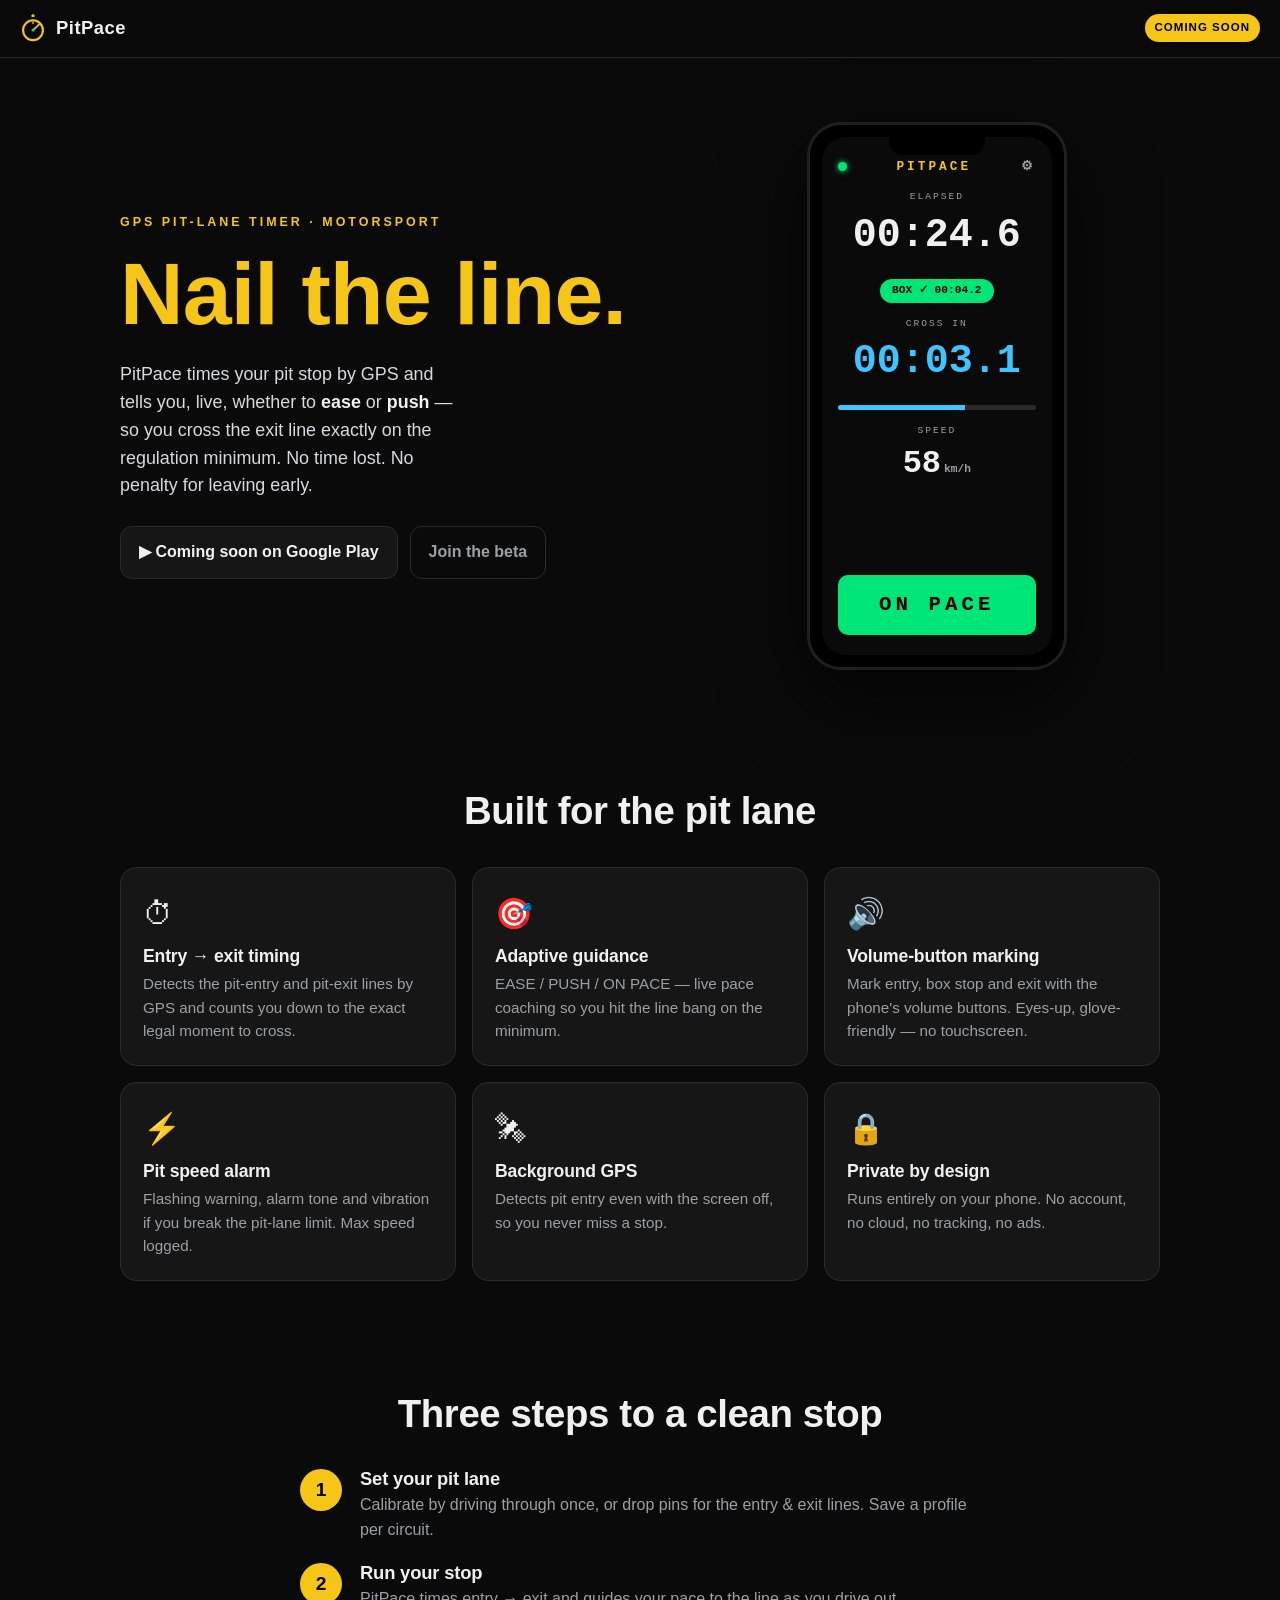
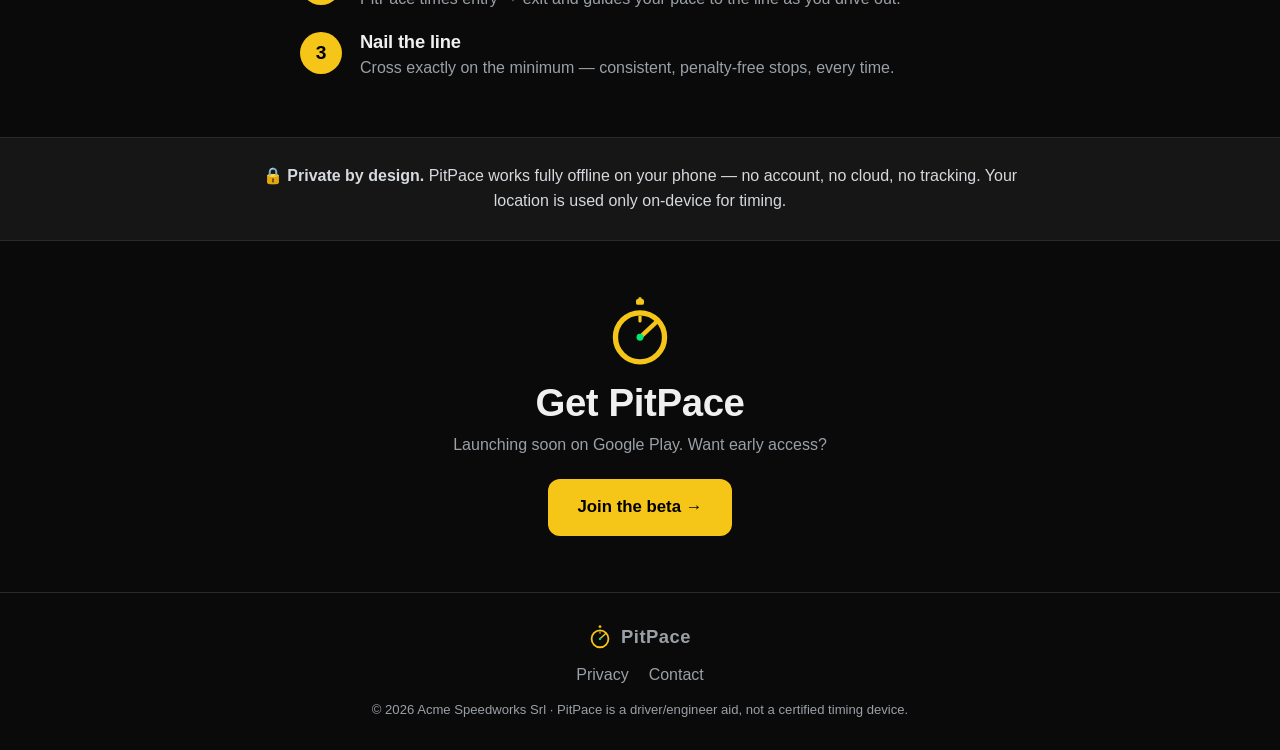
==== index.html @ fef57f1a "Crea landing PitPace (sito statico) Hero con mockup telefono, funzionalità, come funziona, privacy e" ====
<!DOCTYPE html>
<html lang="en">
<head>
  <meta charset="UTF-8">
  <meta name="viewport" content="width=device-width, initial-scale=1.0">
  <title>PitPace — GPS pit-lane timer for motorsport</title>
  <meta name="description" content="PitPace times your pit stop by GPS and tells you, live, when to ease or push so you cross the exit line exactly on the regulation minimum. Nail the line.">
  <meta name="theme-color" content="#0a0a0a">
  <link rel="icon" type="image/png" href="assets/icon.png">
  <link rel="stylesheet" href="style.css">
  <!-- Open Graph / social -->
  <meta property="og:title" content="PitPace — Nail the line.">
  <meta property="og:description" content="GPS pit-lane timer for motorsport: cross the exit line exactly on the minimum. Eyes-up, glove-friendly, private by design.">
  <meta property="og:type" content="website">
  <meta property="og:image" content="assets/og.png">
  <meta property="og:url" content="https://pitpace.app/">
  <meta name="twitter:card" content="summary_large_image">
</head>
<body>

  <!-- Reusable stopwatch logo symbol -->
  <svg width="0" height="0" style="position:absolute" aria-hidden="true">
    <symbol id="logo" viewBox="0 0 240 260">
      <rect x="105" y="6"  width="30" height="22" rx="7" fill="#f5c518"/>
      <rect x="114" y="0"  width="12" height="14" rx="4" fill="#f5c518"/>
      <circle cx="120" cy="150" r="92" fill="none" stroke="#f5c518" stroke-width="20"/>
      <rect x="114" y="68" width="12" height="26" rx="4" fill="#f5c518"/>
      <line x1="120" y1="150" x2="180" y2="94" stroke="#f5c518" stroke-width="16" stroke-linecap="round"/>
      <circle cx="120" cy="150" r="13" fill="#00e676"/>
    </symbol>
  </svg>

  <header class="nav">
    <a class="brand" href="#top">
      <svg class="brand-mark"><use href="#logo"/></svg>
      <span class="brand-name">PitPace</span>
    </a>
    <span class="badge-soon">Coming soon</span>
  </header>

  <main id="top">

    <!-- HERO -->
    <section class="hero">
      <div class="hero-copy">
        <p class="eyebrow">GPS PIT-LANE TIMER · MOTORSPORT</p>
        <h1>Nail the line.</h1>
        <p class="lede">PitPace times your pit stop by GPS and tells you, live, whether to
          <b>ease</b> or <b>push</b> — so you cross the exit line exactly on the regulation
          minimum. No time lost. No penalty for leaving early.</p>
        <div class="cta-row">
          <span class="store-badge" aria-disabled="true">▶ Coming soon on Google&nbsp;Play</span>
          <a class="btn-ghost" href="mailto:am@andreamaselli.com?subject=PitPace%20beta">Join the beta</a>
        </div>
      </div>

      <!-- Phone mockup -->
      <div class="phone" aria-hidden="true">
        <div class="phone-notch"></div>
        <div class="phone-screen">
          <div class="m-head"><span class="m-dot"></span><span class="m-title">PITPACE</span><span class="m-cog">⚙</span></div>
          <div class="m-row"><span class="m-lbl">ELAPSED</span><span class="m-big">00:24.6</span></div>
          <div class="m-flag">BOX ✓ 00:04.2</div>
          <div class="m-row"><span class="m-lbl">CROSS IN</span><span class="m-big blue">00:03.1</span></div>
          <div class="m-bar"><span></span></div>
          <div class="m-row"><span class="m-lbl">SPEED</span><span class="m-speed">58<small>km/h</small></span></div>
          <div class="m-banner">ON PACE</div>
        </div>
      </div>
    </section>

    <!-- FEATURES -->
    <section class="section">
      <h2>Built for the pit lane</h2>
      <div class="grid">
        <article class="card"><div class="ic">⏱</div><h3>Entry → exit timing</h3>
          <p>Detects the pit-entry and pit-exit lines by GPS and counts you down to the exact legal moment to cross.</p></article>
        <article class="card"><div class="ic">🎯</div><h3>Adaptive guidance</h3>
          <p>EASE / PUSH / ON PACE — live pace coaching so you hit the line bang on the minimum.</p></article>
        <article class="card"><div class="ic">🔊</div><h3>Volume-button marking</h3>
          <p>Mark entry, box stop and exit with the phone's volume buttons. Eyes-up, glove-friendly — no touchscreen.</p></article>
        <article class="card"><div class="ic">⚡</div><h3>Pit speed alarm</h3>
          <p>Flashing warning, alarm tone and vibration if you break the pit-lane limit. Max speed logged.</p></article>
        <article class="card"><div class="ic">🛰</div><h3>Background GPS</h3>
          <p>Detects pit entry even with the screen off, so you never miss a stop.</p></article>
        <article class="card"><div class="ic">🔒</div><h3>Private by design</h3>
          <p>Runs entirely on your phone. No account, no cloud, no tracking, no ads.</p></article>
      </div>
    </section>

    <!-- HOW IT WORKS -->
    <section class="section steps">
      <h2>Three steps to a clean stop</h2>
      <ol class="steps-list">
        <li><span class="num">1</span><div><h3>Set your pit lane</h3><p>Calibrate by driving through once, or drop pins for the entry &amp; exit lines. Save a profile per circuit.</p></div></li>
        <li><span class="num">2</span><div><h3>Run your stop</h3><p>PitPace times entry → exit and guides your pace to the line as you drive out.</p></div></li>
        <li><span class="num">3</span><div><h3>Nail the line</h3><p>Cross exactly on the minimum — consistent, penalty-free stops, every time.</p></div></li>
      </ol>
    </section>

    <!-- PRIVACY STRIP -->
    <section class="strip">
      <p>🔒 <b>Private by design.</b> PitPace works fully offline on your phone — no account, no cloud, no tracking. Your location is used only on-device for timing.</p>
    </section>

    <!-- CTA -->
    <section class="section cta-final">
      <svg class="cta-mark"><use href="#logo"/></svg>
      <h2>Get PitPace</h2>
      <p>Launching soon on Google Play. Want early access?</p>
      <a class="btn-primary" href="mailto:am@andreamaselli.com?subject=PitPace%20beta">Join the beta →</a>
    </section>

  </main>

  <footer class="footer">
    <div class="brand small">
      <svg class="brand-mark"><use href="#logo"/></svg><span class="brand-name">PitPace</span>
    </div>
    <nav class="foot-links">
      <a href="privacy.html">Privacy</a>
      <a href="mailto:am@andreamaselli.com">Contact</a>
    </nav>
    <p class="copy">© <span id="yr">2026</span> Acme Speedworks Srl · PitPace is a driver/engineer aid, not a certified timing device.</p>
  </footer>

  <script>document.getElementById('yr').textContent = new Date().getFullYear();</script>
</body>
</html>
---- style.css ----
/* PitPace landing — brand: Pace Yellow #f5c518, Go Green #00e676, Track Black #0a0a0a */
:root{
  --bg:#0a0a0a; --surface:#161616; --border:#2a2a2a; --text:#f0f0f0; --dim:#9aa0a6;
  --yellow:#f5c518; --green:#00e676; --blue:#40c4ff; --red:#ff1744;
  --sans:'Inter','Segoe UI',Roboto,Helvetica,Arial,sans-serif;
  --mono:'Courier New','Lucida Console',monospace;
  --maxw:1080px;
}
*{box-sizing:border-box;margin:0;padding:0}
html{scroll-behavior:smooth}
body{background:var(--bg);color:var(--text);font-family:var(--sans);line-height:1.55;-webkit-font-smoothing:antialiased}
a{color:inherit;text-decoration:none}
h1,h2,h3{line-height:1.1;letter-spacing:-0.01em}
section{padding:0 20px}

/* Nav */
.nav{position:sticky;top:0;z-index:10;display:flex;align-items:center;justify-content:space-between;
  padding:14px 20px;background:rgba(10,10,10,.82);backdrop-filter:blur(10px);border-bottom:1px solid var(--border)}
.brand{display:flex;align-items:center;gap:10px}
.brand-mark{width:26px;height:28px}
.cta-mark{width:64px;height:70px;margin-bottom:8px}
.brand-name{font-weight:800;font-size:1.15rem;letter-spacing:.5px}
.brand.small .brand-mark{width:22px;height:24px}
.badge-soon{font-size:.72rem;font-weight:700;letter-spacing:1px;text-transform:uppercase;
  color:#000;background:var(--yellow);padding:5px 10px;border-radius:999px}

/* Hero */
.hero{max-width:var(--maxw);margin:0 auto;display:grid;grid-template-columns:1.1fr .9fr;gap:48px;
  align-items:center;padding-top:64px;padding-bottom:64px}
.eyebrow{color:var(--yellow);font-weight:700;font-size:.78rem;letter-spacing:3px;margin-bottom:14px}
.hero h1{font-size:clamp(3rem,9vw,5.5rem);font-weight:800;color:var(--yellow)}
.lede{color:#d6d9dd;font-size:1.12rem;margin:18px 0 26px;max-width:34ch}
.lede b{color:var(--text)}
.cta-row{display:flex;flex-wrap:wrap;gap:12px;align-items:center}
.store-badge{display:inline-block;background:var(--surface);border:1px solid var(--border);
  color:var(--text);font-weight:700;padding:13px 18px;border-radius:12px}
.btn-ghost{border:1px solid var(--border);padding:13px 18px;border-radius:12px;color:var(--dim);font-weight:600}
.btn-ghost:hover{border-color:var(--yellow);color:var(--text)}

/* Phone mockup */
.phone{justify-self:center;width:260px;max-width:78vw;aspect-ratio:9/19;background:#000;border:3px solid #1f1f1f;
  border-radius:34px;padding:12px;box-shadow:0 30px 80px rgba(0,0,0,.6);position:relative}
.phone-notch{position:absolute;top:12px;left:50%;transform:translateX(-50%);width:96px;height:18px;background:#000;border-radius:0 0 14px 14px;z-index:2}
.phone-screen{height:100%;background:var(--bg);border-radius:24px;padding:20px 16px;display:flex;flex-direction:column;gap:12px;font-family:var(--mono);overflow:hidden}
.m-head{display:flex;align-items:center;justify-content:space-between;color:var(--yellow);font-weight:bold;letter-spacing:3px;font-size:.8rem}
.m-dot{width:9px;height:9px;border-radius:50%;background:var(--green);box-shadow:0 0 6px var(--green)}
.m-cog{color:var(--dim)}
.m-row{text-align:center;margin-top:2px}
.m-lbl{display:block;color:var(--dim);font-size:.6rem;letter-spacing:2px}
.m-big{font-size:2.5rem;font-weight:bold}
.m-big.blue{color:var(--blue)}
.m-flag{align-self:center;background:var(--green);color:#000;font-weight:bold;font-size:.7rem;padding:3px 12px;border-radius:999px}
.m-bar{height:5px;background:var(--border);border-radius:3px;overflow:hidden}
.m-bar span{display:block;height:100%;width:64%;background:var(--blue)}
.m-speed{font-size:2rem;font-weight:bold}
.m-speed small{font-size:.7rem;color:var(--dim);margin-left:3px}
.m-banner{margin-top:auto;text-align:center;background:var(--green);color:#000;font-weight:bold;
  letter-spacing:4px;padding:14px 0;border-radius:10px;font-size:1.3rem}

/* Sections */
.section{max-width:var(--maxw);margin:0 auto;padding-top:56px;padding-bottom:56px}
.section h2{font-size:clamp(1.7rem,4.5vw,2.4rem);font-weight:800;text-align:center;margin-bottom:34px}
.grid{display:grid;grid-template-columns:repeat(3,1fr);gap:16px}
.card{background:var(--surface);border:1px solid var(--border);border-radius:16px;padding:22px}
.card .ic{font-size:1.9rem;margin-bottom:10px}
.card h3{font-size:1.1rem;margin-bottom:6px}
.card p{color:var(--dim);font-size:.95rem}

/* Steps */
.steps-list{list-style:none;max-width:680px;margin:0 auto;display:flex;flex-direction:column;gap:20px}
.steps-list li{display:flex;gap:18px;align-items:flex-start}
.num{flex:0 0 auto;width:42px;height:42px;border-radius:50%;background:var(--yellow);color:#000;
  font-weight:800;font-size:1.2rem;display:flex;align-items:center;justify-content:center}
.steps-list h3{font-size:1.15rem;margin-bottom:4px}
.steps-list p{color:var(--dim)}

/* Privacy strip */
.strip{background:var(--surface);border-top:1px solid var(--border);border-bottom:1px solid var(--border);
  padding:26px 20px;text-align:center}
.strip p{max-width:760px;margin:0 auto;color:#d6d9dd}

/* Final CTA */
.cta-final{text-align:center}
.cta-final h2{margin-bottom:8px}
.cta-final p{color:var(--dim);margin-bottom:22px}
.btn-primary{display:inline-block;background:var(--yellow);color:#000;font-weight:800;
  padding:15px 30px;border-radius:12px;font-size:1.05rem}
.btn-primary:hover{filter:brightness(1.07)}

/* Footer */
.footer{border-top:1px solid var(--border);padding:30px 20px;text-align:center;color:var(--dim)}
.footer .brand{justify-content:center;margin-bottom:12px}
.foot-links{display:flex;gap:20px;justify-content:center;margin-bottom:12px}
.foot-links a:hover{color:var(--yellow)}
.copy{font-size:.82rem;max-width:640px;margin:0 auto}

/* Responsive */
@media(max-width:780px){
  .hero{grid-template-columns:1fr;text-align:center;gap:36px;padding-top:44px}
  .lede{margin-left:auto;margin-right:auto}
  .cta-row{justify-content:center}
  .grid{grid-template-columns:1fr 1fr}
}
@media(max-width:480px){
  .grid{grid-template-columns:1fr}
}

/* Privacy page */
.doc{max-width:760px;margin:0 auto;padding:40px 20px 64px}
.doc h1{font-size:2rem;color:var(--yellow);margin-bottom:6px}
.doc h2{font-size:1.2rem;margin:26px 0 8px}
.doc p,.doc li{color:#d2d6db;margin-bottom:10px}
.doc ul{padding-left:20px}
.doc a{color:var(--yellow)}
.doc .back{color:var(--dim);font-size:.9rem}
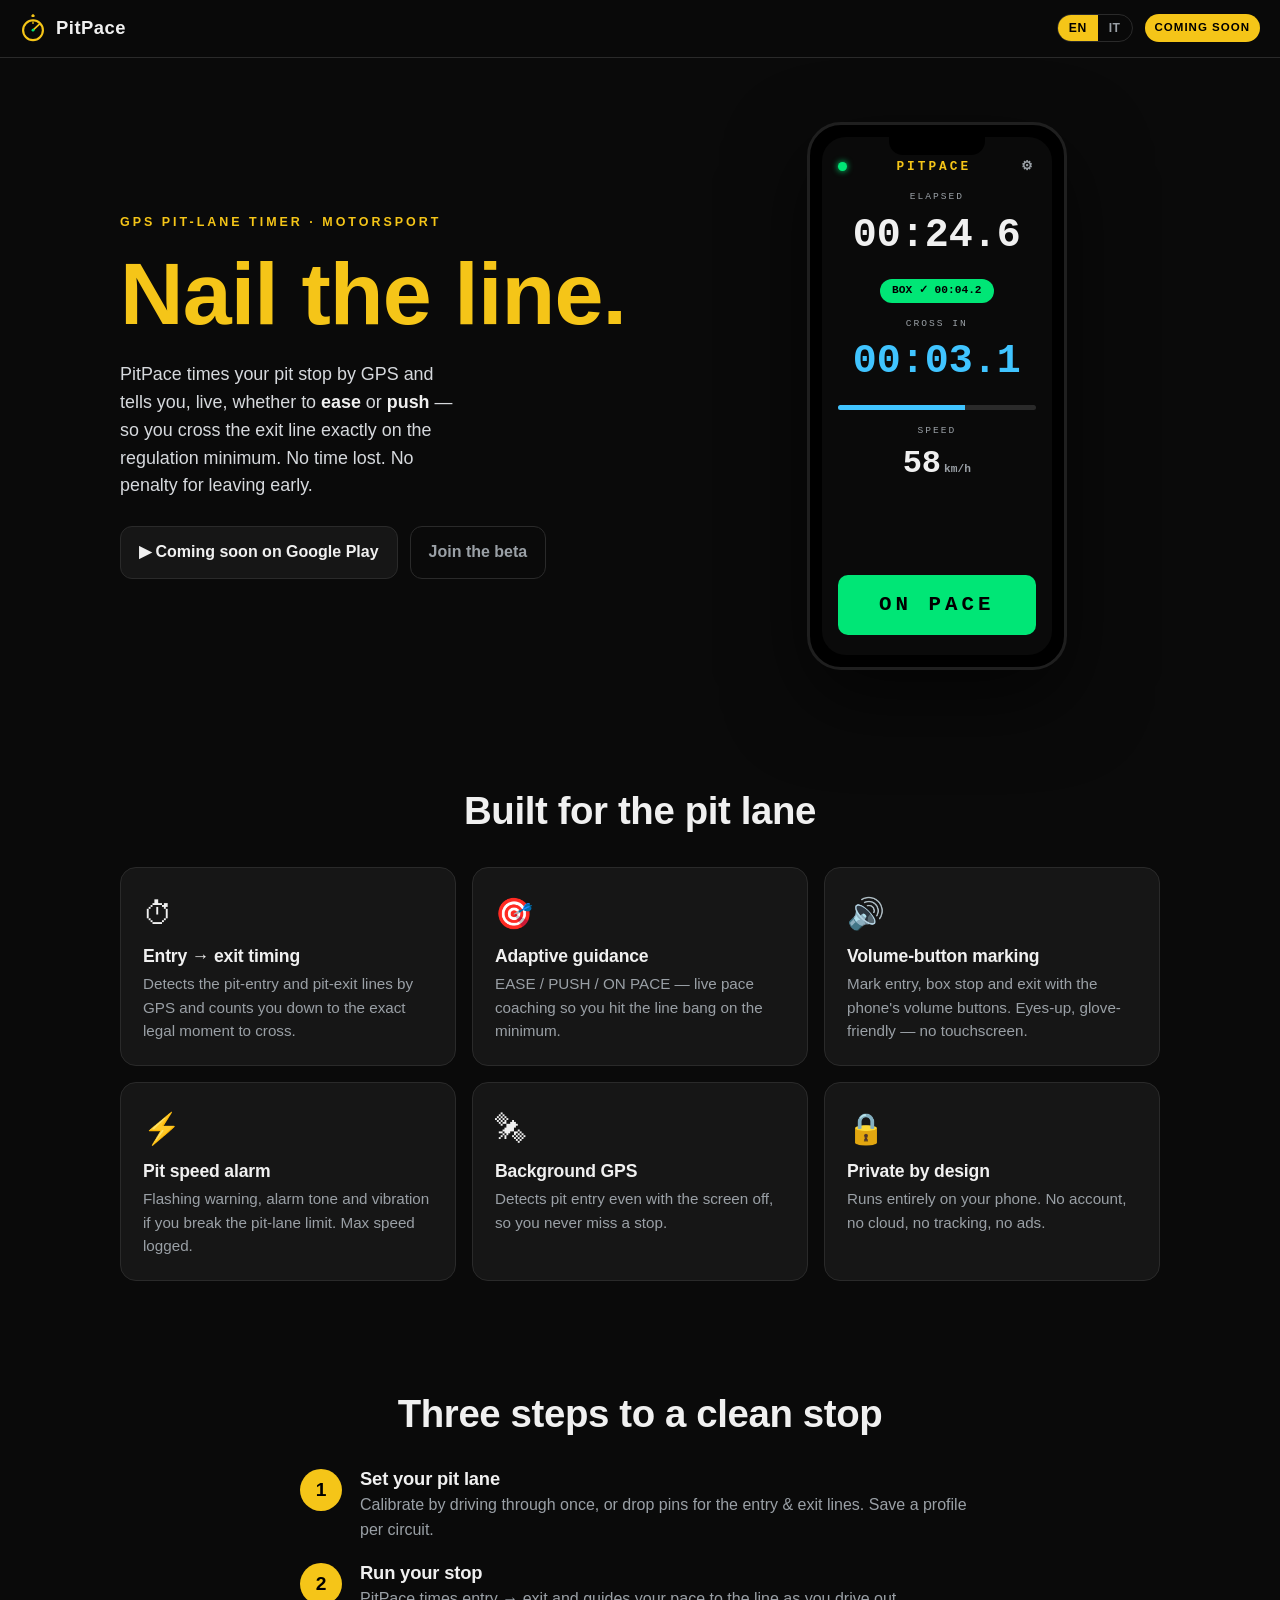
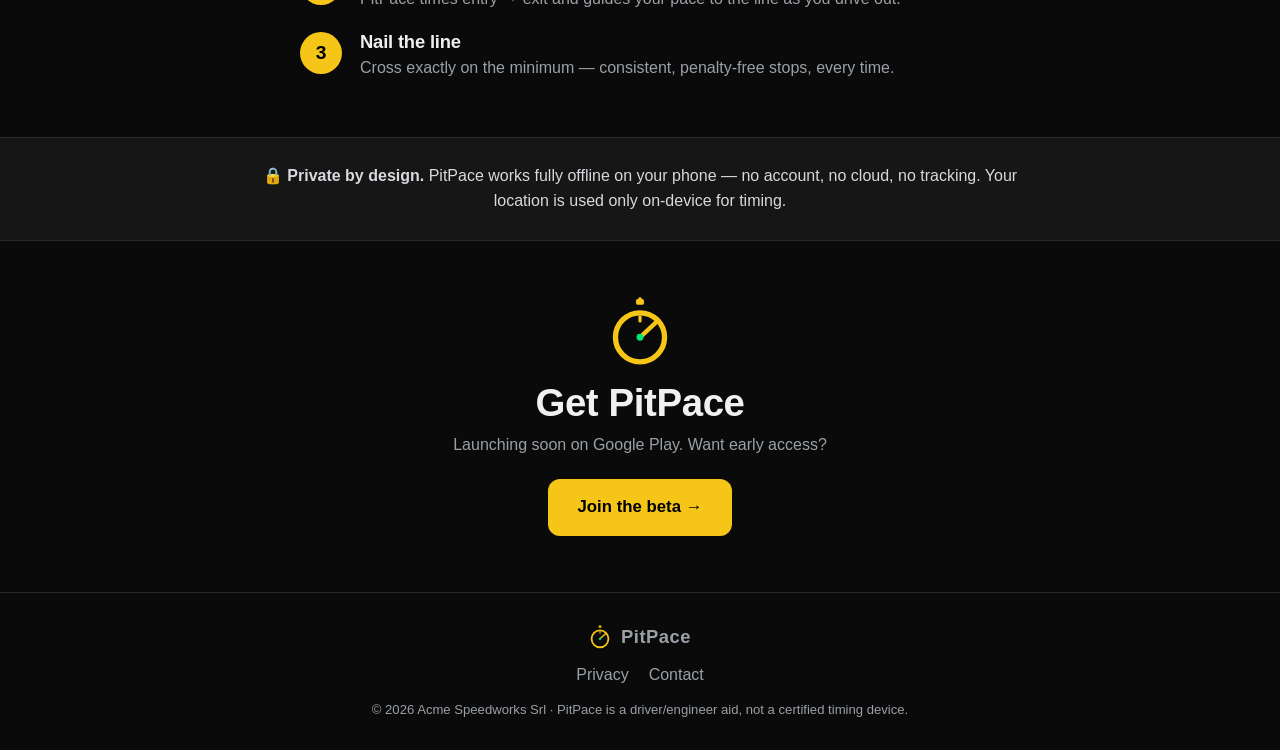
==== commit f4ea2c9a: "Rendi il sito bilingue IT/EN Motore i18n leggero (i18n.js) con dizionario en/it, selettore lingua in" ====
--- a/index.html
+++ b/index.html
@@ -8,7 +8,6 @@
   <meta name="theme-color" content="#0a0a0a">
   <link rel="icon" type="image/png" href="assets/icon.png">
   <link rel="stylesheet" href="style.css">
-  <!-- Open Graph / social -->
   <meta property="og:title" content="PitPace — Nail the line.">
   <meta property="og:description" content="GPS pit-lane timer for motorsport: cross the exit line exactly on the minimum. Eyes-up, glove-friendly, private by design.">
   <meta property="og:type" content="website">
@@ -18,7 +17,6 @@
 </head>
 <body>
 
-  <!-- Reusable stopwatch logo symbol -->
   <svg width="0" height="0" style="position:absolute" aria-hidden="true">
     <symbol id="logo" viewBox="0 0 240 260">
       <rect x="105" y="6"  width="30" height="22" rx="7" fill="#f5c518"/>
@@ -35,26 +33,28 @@
       <svg class="brand-mark"><use href="#logo"/></svg>
       <span class="brand-name">PitPace</span>
     </a>
-    <span class="badge-soon">Coming soon</span>
+    <div class="nav-right">
+      <div class="lang" role="group" aria-label="Language">
+        <button type="button" data-lang="en">EN</button>
+        <button type="button" data-lang="it">IT</button>
+      </div>
+      <span class="badge-soon" data-i18n="soon">Coming soon</span>
+    </div>
   </header>
 
   <main id="top">
 
-    <!-- HERO -->
     <section class="hero">
       <div class="hero-copy">
-        <p class="eyebrow">GPS PIT-LANE TIMER · MOTORSPORT</p>
-        <h1>Nail the line.</h1>
-        <p class="lede">PitPace times your pit stop by GPS and tells you, live, whether to
-          <b>ease</b> or <b>push</b> — so you cross the exit line exactly on the regulation
-          minimum. No time lost. No penalty for leaving early.</p>
+        <p class="eyebrow" data-i18n="eyebrow">GPS PIT-LANE TIMER · MOTORSPORT</p>
+        <h1 data-i18n="h1">Nail the line.</h1>
+        <p class="lede" data-i18n-html="lede">PitPace times your pit stop by GPS and tells you, live, whether to <b>ease</b> or <b>push</b> — so you cross the exit line exactly on the regulation minimum. No time lost. No penalty for leaving early.</p>
         <div class="cta-row">
-          <span class="store-badge" aria-disabled="true">▶ Coming soon on Google&nbsp;Play</span>
-          <a class="btn-ghost" href="mailto:am@andreamaselli.com?subject=PitPace%20beta">Join the beta</a>
+          <span class="store-badge" data-i18n="cta.soon">▶ Coming soon on Google&nbsp;Play</span>
+          <a class="btn-ghost" href="mailto:am@andreamaselli.com?subject=PitPace%20beta" data-i18n="cta.beta">Join the beta</a>
         </div>
       </div>
 
-      <!-- Phone mockup -->
       <div class="phone" aria-hidden="true">
         <div class="phone-notch"></div>
         <div class="phone-screen">
@@ -69,46 +69,36 @@
       </div>
     </section>
 
-    <!-- FEATURES -->
     <section class="section">
-      <h2>Built for the pit lane</h2>
+      <h2 data-i18n="feat.title">Built for the pit lane</h2>
       <div class="grid">
-        <article class="card"><div class="ic">⏱</div><h3>Entry → exit timing</h3>
-          <p>Detects the pit-entry and pit-exit lines by GPS and counts you down to the exact legal moment to cross.</p></article>
-        <article class="card"><div class="ic">🎯</div><h3>Adaptive guidance</h3>
-          <p>EASE / PUSH / ON PACE — live pace coaching so you hit the line bang on the minimum.</p></article>
-        <article class="card"><div class="ic">🔊</div><h3>Volume-button marking</h3>
-          <p>Mark entry, box stop and exit with the phone's volume buttons. Eyes-up, glove-friendly — no touchscreen.</p></article>
-        <article class="card"><div class="ic">⚡</div><h3>Pit speed alarm</h3>
-          <p>Flashing warning, alarm tone and vibration if you break the pit-lane limit. Max speed logged.</p></article>
-        <article class="card"><div class="ic">🛰</div><h3>Background GPS</h3>
-          <p>Detects pit entry even with the screen off, so you never miss a stop.</p></article>
-        <article class="card"><div class="ic">🔒</div><h3>Private by design</h3>
-          <p>Runs entirely on your phone. No account, no cloud, no tracking, no ads.</p></article>
+        <article class="card"><div class="ic">⏱</div><h3 data-i18n="f1.h">Entry → exit timing</h3><p data-i18n="f1.p">Detects the pit-entry and pit-exit lines by GPS and counts you down to the exact legal moment to cross.</p></article>
+        <article class="card"><div class="ic">🎯</div><h3 data-i18n="f2.h">Adaptive guidance</h3><p data-i18n="f2.p">EASE / PUSH / ON PACE — live pace coaching so you hit the line bang on the minimum.</p></article>
+        <article class="card"><div class="ic">🔊</div><h3 data-i18n="f3.h">Volume-button marking</h3><p data-i18n="f3.p">Mark entry, box stop and exit with the phone's volume buttons. Eyes-up, glove-friendly — no touchscreen.</p></article>
+        <article class="card"><div class="ic">⚡</div><h3 data-i18n="f4.h">Pit speed alarm</h3><p data-i18n="f4.p">Flashing warning, alarm tone and vibration if you break the pit-lane limit. Max speed logged.</p></article>
+        <article class="card"><div class="ic">🛰</div><h3 data-i18n="f5.h">Background GPS</h3><p data-i18n="f5.p">Detects pit entry even with the screen off, so you never miss a stop.</p></article>
+        <article class="card"><div class="ic">🔒</div><h3 data-i18n="f6.h">Private by design</h3><p data-i18n="f6.p">Runs entirely on your phone. No account, no cloud, no tracking, no ads.</p></article>
       </div>
     </section>
 
-    <!-- HOW IT WORKS -->
     <section class="section steps">
-      <h2>Three steps to a clean stop</h2>
+      <h2 data-i18n="steps.title">Three steps to a clean stop</h2>
       <ol class="steps-list">
-        <li><span class="num">1</span><div><h3>Set your pit lane</h3><p>Calibrate by driving through once, or drop pins for the entry &amp; exit lines. Save a profile per circuit.</p></div></li>
-        <li><span class="num">2</span><div><h3>Run your stop</h3><p>PitPace times entry → exit and guides your pace to the line as you drive out.</p></div></li>
-        <li><span class="num">3</span><div><h3>Nail the line</h3><p>Cross exactly on the minimum — consistent, penalty-free stops, every time.</p></div></li>
+        <li><span class="num">1</span><div><h3 data-i18n="s1.h">Set your pit lane</h3><p data-i18n="s1.p">Calibrate by driving through once, or drop pins for the entry &amp; exit lines. Save a profile per circuit.</p></div></li>
+        <li><span class="num">2</span><div><h3 data-i18n="s2.h">Run your stop</h3><p data-i18n="s2.p">PitPace times entry → exit and guides your pace to the line as you drive out.</p></div></li>
+        <li><span class="num">3</span><div><h3 data-i18n="s3.h">Nail the line</h3><p data-i18n="s3.p">Cross exactly on the minimum — consistent, penalty-free stops, every time.</p></div></li>
       </ol>
     </section>
 
-    <!-- PRIVACY STRIP -->
     <section class="strip">
-      <p>🔒 <b>Private by design.</b> PitPace works fully offline on your phone — no account, no cloud, no tracking. Your location is used only on-device for timing.</p>
+      <p data-i18n-html="strip">🔒 <b>Private by design.</b> PitPace works fully offline on your phone — no account, no cloud, no tracking. Your location is used only on-device for timing.</p>
     </section>
 
-    <!-- CTA -->
     <section class="section cta-final">
       <svg class="cta-mark"><use href="#logo"/></svg>
-      <h2>Get PitPace</h2>
-      <p>Launching soon on Google Play. Want early access?</p>
-      <a class="btn-primary" href="mailto:am@andreamaselli.com?subject=PitPace%20beta">Join the beta →</a>
+      <h2 data-i18n="cta2.h">Get PitPace</h2>
+      <p data-i18n="cta2.p">Launching soon on Google Play. Want early access?</p>
+      <a class="btn-primary" href="mailto:am@andreamaselli.com?subject=PitPace%20beta" data-i18n="cta2.btn">Join the beta →</a>
     </section>
 
   </main>
@@ -118,12 +108,13 @@
       <svg class="brand-mark"><use href="#logo"/></svg><span class="brand-name">PitPace</span>
     </div>
     <nav class="foot-links">
-      <a href="privacy.html">Privacy</a>
-      <a href="mailto:am@andreamaselli.com">Contact</a>
+      <a href="privacy.html" data-i18n="foot.privacy">Privacy</a>
+      <a href="mailto:am@andreamaselli.com" data-i18n="foot.contact">Contact</a>
     </nav>
-    <p class="copy">© <span id="yr">2026</span> Acme Speedworks Srl · PitPace is a driver/engineer aid, not a certified timing device.</p>
+    <p class="copy">© <span id="yr">2026</span> <span data-i18n="foot.copy">Acme Speedworks Srl · PitPace is a driver/engineer aid, not a certified timing device.</span></p>
   </footer>
 
   <script>document.getElementById('yr').textContent = new Date().getFullYear();</script>
+  <script src="i18n.js"></script>
 </body>
 </html>
--- a/style.css
+++ b/style.css
@@ -23,6 +23,10 @@
 .brand.small .brand-mark{width:22px;height:24px}
 .badge-soon{font-size:.72rem;font-weight:700;letter-spacing:1px;text-transform:uppercase;
   color:#000;background:var(--yellow);padding:5px 10px;border-radius:999px}
+.nav-right{display:flex;align-items:center;gap:12px}
+.lang{display:inline-flex;border:1px solid var(--border);border-radius:999px;overflow:hidden}
+.lang button{background:transparent;border:none;color:var(--dim);font-family:inherit;font-size:.76rem;font-weight:700;letter-spacing:.5px;padding:6px 11px;cursor:pointer}
+.lang button.on{background:var(--yellow);color:#000}
 
 /* Hero */
 .hero{max-width:var(--maxw);margin:0 auto;display:grid;grid-template-columns:1.1fr .9fr;gap:48px;
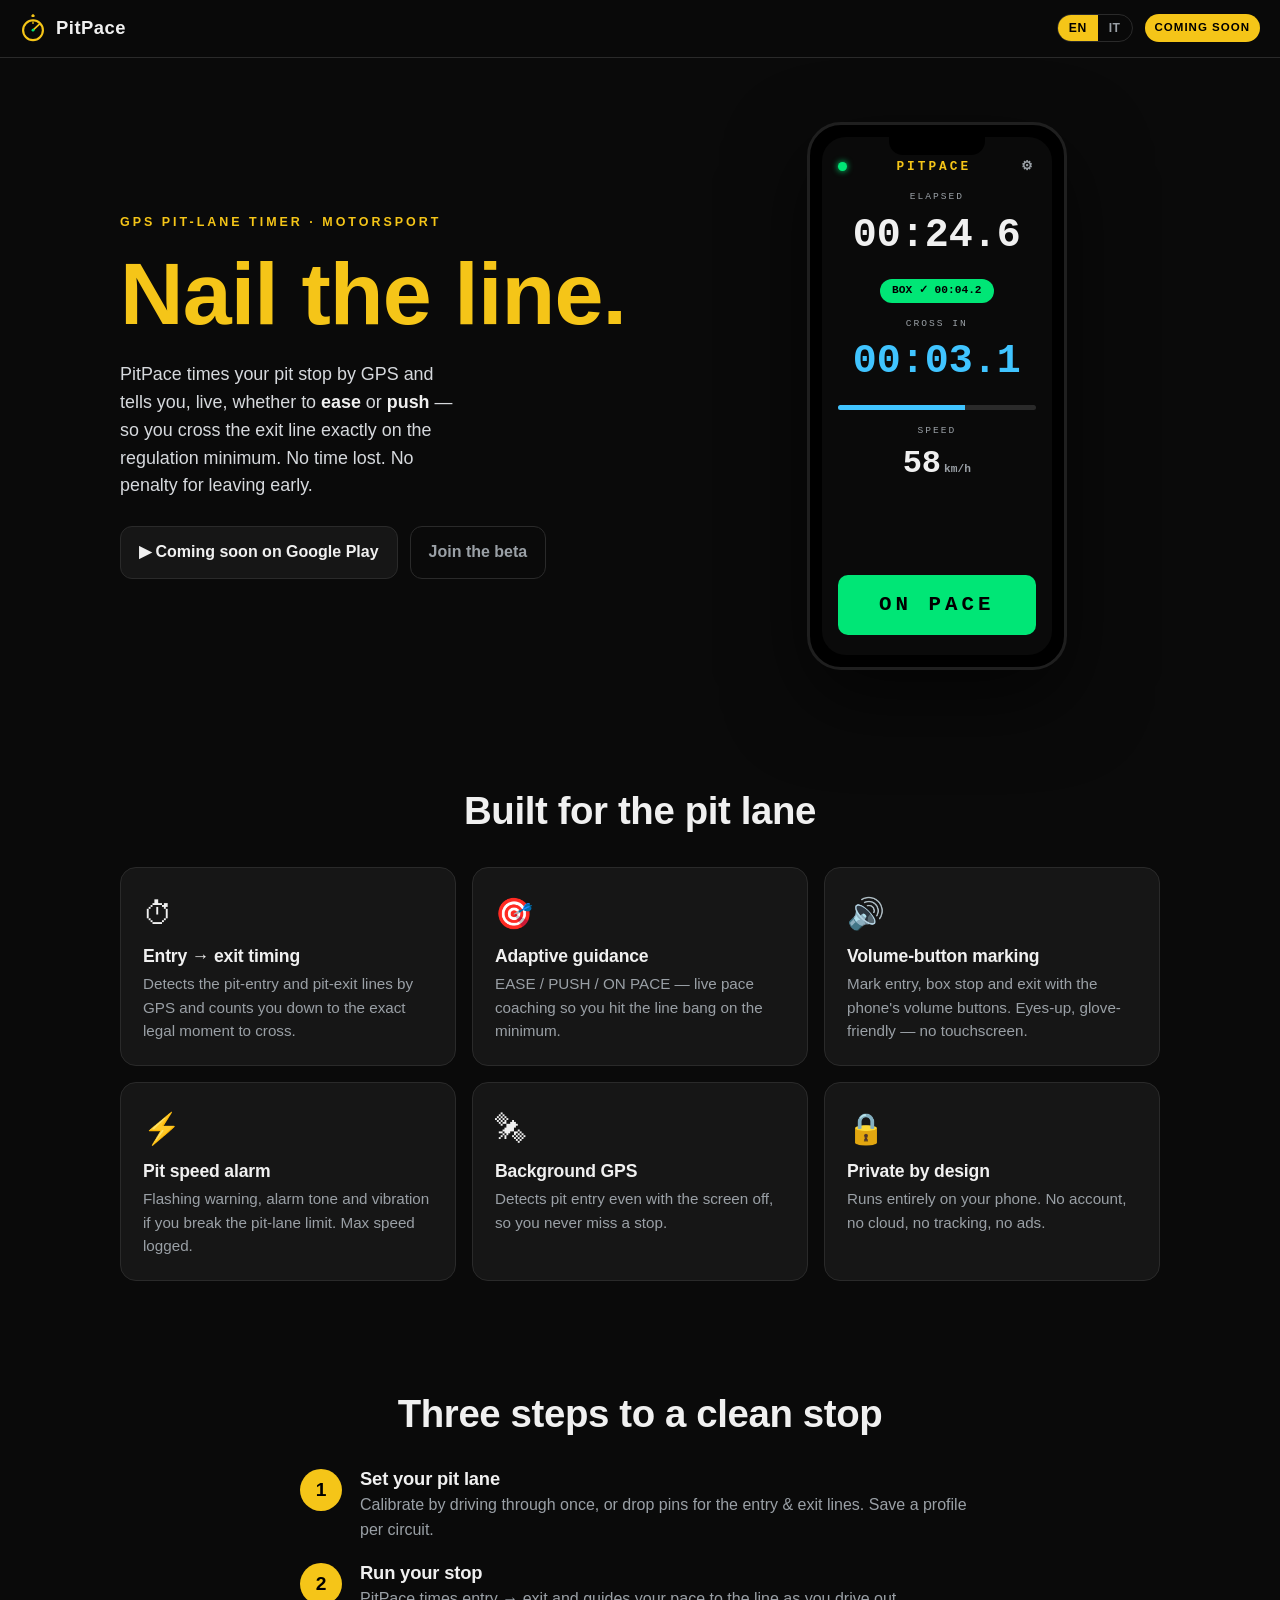
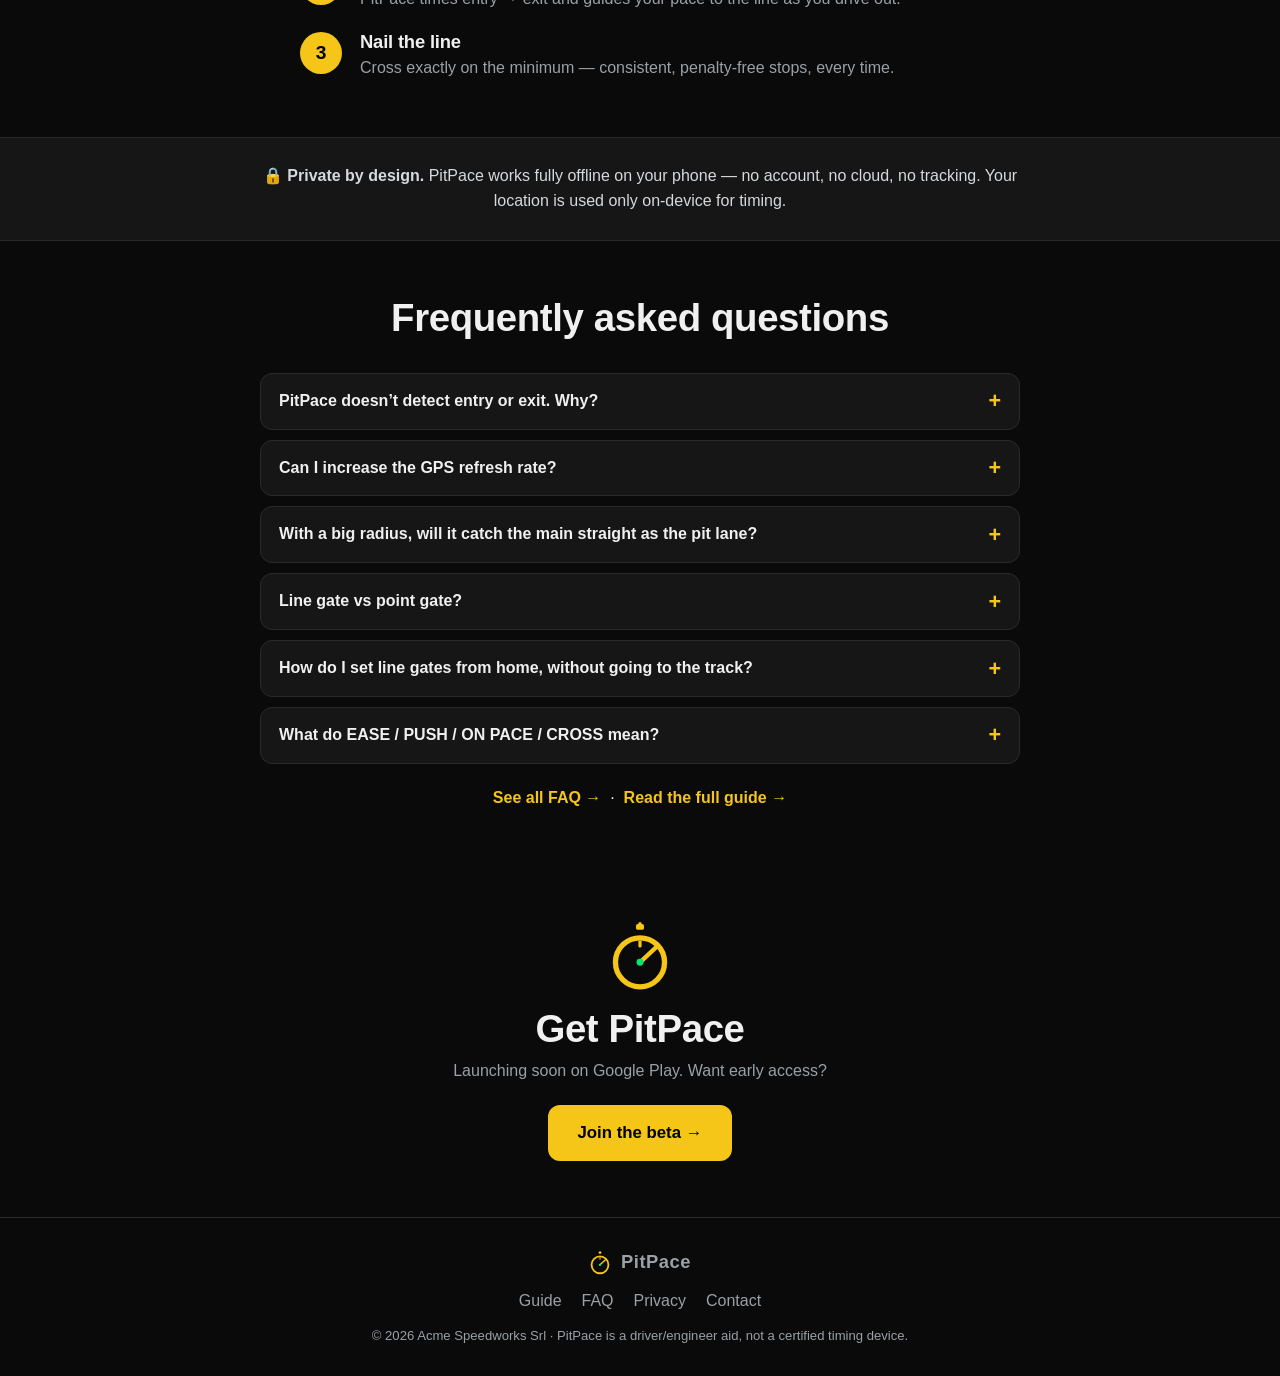
==== commit b23ecd20: "Aggiungi pagine Guida e FAQ (bilingui) + sezione FAQ a fisarmonica in home content.js: guida (9 sezi" ====
--- a/index.html
+++ b/index.html
@@ -94,6 +94,12 @@
       <p data-i18n-html="strip">🔒 <b>Private by design.</b> PitPace works fully offline on your phone — no account, no cloud, no tracking. Your location is used only on-device for timing.</p>
     </section>
 
+    <section class="section faq-section">
+      <h2 data-i18n="home.faqTitle">Frequently asked questions</h2>
+      <div id="home-faq" class="faq-list"></div>
+      <p class="faq-more"><a href="faq.html" data-i18n="home.faqAll">See all FAQ →</a> &nbsp;·&nbsp; <a href="guide.html" data-i18n="home.guideCta">Read the full guide →</a></p>
+    </section>
+
     <section class="section cta-final">
       <svg class="cta-mark"><use href="#logo"/></svg>
       <h2 data-i18n="cta2.h">Get PitPace</h2>
@@ -108,6 +114,8 @@
       <svg class="brand-mark"><use href="#logo"/></svg><span class="brand-name">PitPace</span>
     </div>
     <nav class="foot-links">
+      <a href="guide.html" data-i18n="nav.guide">Guide</a>
+      <a href="faq.html" data-i18n="nav.faq">FAQ</a>
       <a href="privacy.html" data-i18n="foot.privacy">Privacy</a>
       <a href="mailto:am@andreamaselli.com" data-i18n="foot.contact">Contact</a>
     </nav>
@@ -115,6 +123,8 @@
   </footer>
 
   <script>document.getElementById('yr').textContent = new Date().getFullYear();</script>
+  <script src="content.js"></script>
+  <script>window.onLangChange = (lang) => renderFaq(document.getElementById('home-faq'), lang, 6);</script>
   <script src="i18n.js"></script>
 </body>
 </html>
--- a/style.css
+++ b/style.css
@@ -109,7 +109,20 @@
   .grid{grid-template-columns:1fr}
 }
 
-/* Privacy page */
+/* FAQ accordion */
+.faq-list{max-width:760px;margin:0 auto}
+.faq-item{border:1px solid var(--border);border-radius:12px;background:var(--surface);margin-bottom:10px;overflow:hidden}
+.faq-item summary{cursor:pointer;padding:15px 18px;font-weight:700;list-style:none;display:flex;justify-content:space-between;gap:12px;align-items:center}
+.faq-item summary::-webkit-details-marker{display:none}
+.faq-item summary::after{content:'+';color:var(--yellow);font-weight:800;font-size:1.35rem;line-height:1}
+.faq-item[open] summary::after{content:'\2013'}
+.faq-a{padding:0 18px 16px;color:#d2d6db;line-height:1.55}
+.faq-a b{color:var(--text)}
+.faq-a a{color:var(--yellow)}
+.faq-more{text-align:center;margin-top:22px}
+.faq-more a{color:var(--yellow);font-weight:700}
+
+/* Guide / privacy doc pages */
 .doc{max-width:760px;margin:0 auto;padding:40px 20px 64px}
 .doc h1{font-size:2rem;color:var(--yellow);margin-bottom:6px}
 .doc h2{font-size:1.2rem;margin:26px 0 8px}
